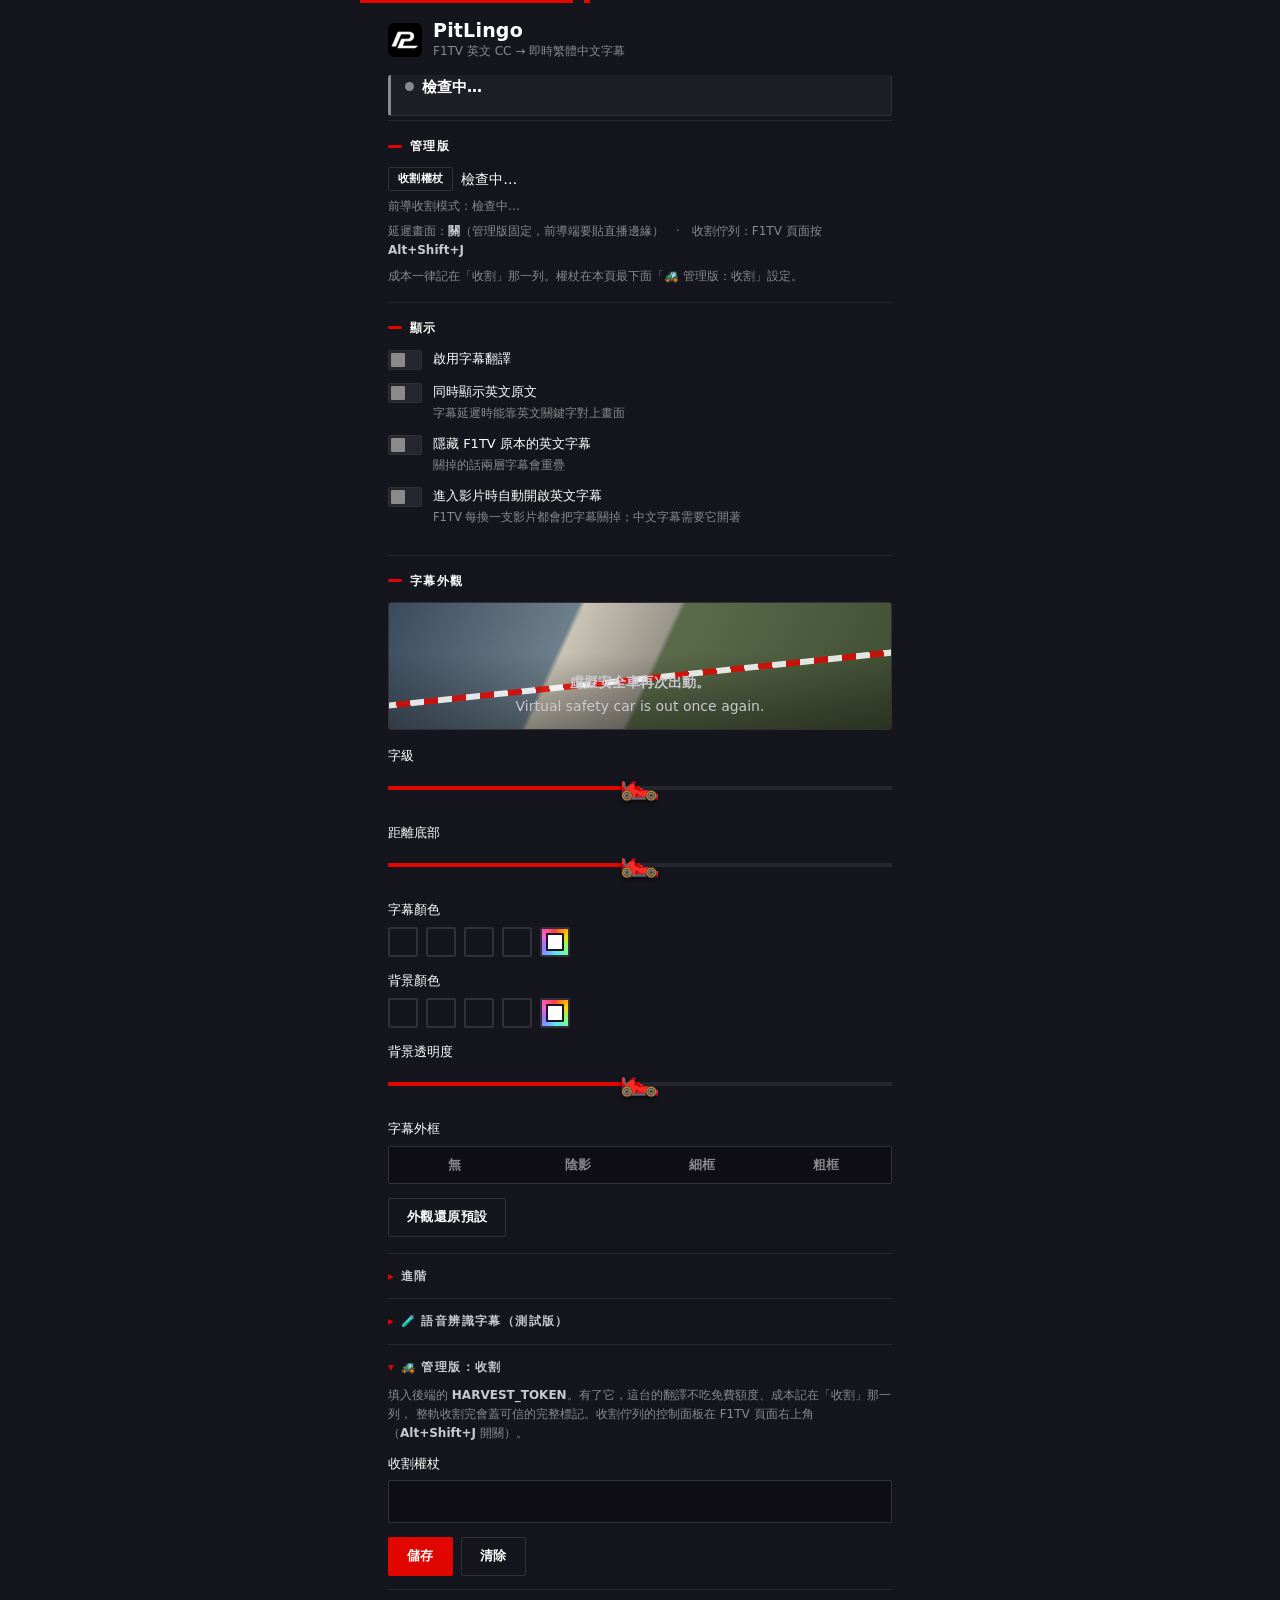
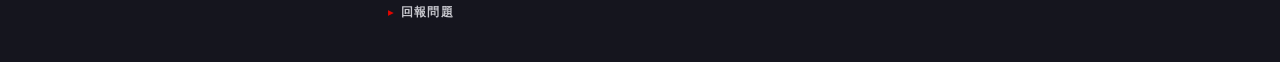
==== extension/src/options/options.html @ d7076974 "feat: PitLingo 開源（服務已停止，MIT 授權）" ====
<!doctype html>
<html lang="zh-Hant">
<head>
  <meta charset="utf-8">
  <title>PitLingo</title>
  <!--
    MV3 的 CSP 禁止行內 script 與行內 style，所以樣式與邏輯都必須是獨立檔案。
    這是上架審核最常見的失敗原因之一。

    這個檔案同時是「工具列彈出視窗」與「設定頁」。
    彈出時使用者最想知道的是**現在是什麼狀況**，不是調字級——
    所以狀態放最上面，設定收在下面。
  -->
  <link rel="stylesheet" href="options.css">
</head>
<body>

<!-- ========== 帳號狀態：打開就看得到 ==========
     ⚠️ 登入**不是**使用的必要條件。這一條的用途是讓人知道
     「登入可以把免費額度從 5 分鐘變成 15 分鐘」，不是把人擋在外面。 -->
<!-- customerOnly：客戶用的東西（登入、配對、授權、購買、新手導覽）。管理版整個藏起來（options.css、admin/options-admin.js） -->
<div id="acctBar" class="acctBar customerOnly">
  <span id="acctName" class="acctName">未登入</span>
  <button id="acctBtn" class="acctBtn">登入</button>
</div>

<!-- 帳號配對的確認碼：等待配對時放大標出來（2026-10-24 Ray：「四碼要更明顯，打開時就要標註出來」）。
     使用者是在網頁上要輸入時才回來打開這個視窗——一打開第一眼就要看到碼，不可以只是一行小字 -->
<div id="linkBox" class="linkBox customerOnly" hidden>
  <span class="linkBoxLabel">帳號連結確認碼</span>
  <span id="linkBoxCode" class="linkBoxCode"></span>
  <span class="linkBoxHint">在剛打開的網頁登入後，輸入這 4 碼</span>
</div>

<header>
  <img src="../../icons/icon48.png" alt="" width="34" height="34">
  <div>
    <h1>PitLingo</h1>
    <p class="sub">F1TV 英文 CC → 即時繁體中文字幕</p>
  </div>
</header>

<!-- ========== 狀態：打開就看得到，不用點任何東西 ========== -->
<section id="statusCard" class="status">
  <div class="statusHead">
    <span id="dot" class="dot"></span>
    <strong id="statusText">檢查中…</strong>
  </div>
  <div id="statusDetail" class="statusDetail"></div>
  <div id="statusAction" class="statusAction" hidden></div>
</section>

<!-- ========== 首次使用引導 ========== -->
<section id="onboard" class="onboard customerOnly" hidden>
  <h2>開始使用（兩個步驟）</h2>
  <ol class="steps">
    <li>
      <strong>F1TV 的英文字幕（CC）會自動開啟</strong>
      <p class="hint">PitLingo 需要它開著才能顯示中文，進入每一支影片時會自動幫你打開。若畫面提示沒有字幕，到播放器右下角齒輪 → Subtitles → Language 選 English。</p>
    </li>
    <li>
      <strong>打開任一支影片</strong>
      <p class="hint">其餘步驟皆為自動。首次觀看某支影片時會逐段翻譯，完成後同一支影片即可即時顯示。</p>
    </li>
  </ol>
  <button id="onboardDone" class="secondary">完成</button>
</section>

<!-- @admin-only:start -->
<!--
  管理版狀態（2026-10-24 Ray：「管理版不用跟正式版一樣，管理版負責管理版的事」）。
  管理版**只有一種身分：收割權杖**——不登入、不配對、不用授權碼、沒有免費額度；沒有權杖就不翻譯、不當前導端
  （sw.js api() 擋下），不退回用個人授權，成本才不會混進客戶帳。內容由 ../admin/options-admin.js 填。
-->
<section id="adminIdentity">
  <h2>管理版</h2>
  <div class="licRow"><span id="admTokenBadge" class="badge">收割權杖</span><span id="admTokenText">檢查中…</span></div>
  <p class="hint" id="admLeader">前導收割模式：檢查中…</p>
  <p class="hint">延遲畫面：<b>關</b>（管理版固定，前導端要貼直播邊緣）　·　收割佇列：F1TV 頁面按 <b>Alt+Shift+J</b></p>
  <p class="hint">成本一律記在「收割」那一列。權杖在本頁最下面「🚜 管理版：收割」設定。</p>
</section>
<!-- @admin-only:end -->

<!-- ========== 授權 ========== -->
<section id="licSection" class="customerOnly">
  <h2>授權</h2>

  <div id="licActive" hidden>
    <div class="licRow">
      <span class="badge ok">已啟用</span>
      <span id="licPlan"></span>
    </div>
    <p class="hint" id="licExp"></p>
    <!--
      比賽週通行證的細節。**買家要看得出自己買的是哪一場、還剩多久**——
      只顯示一個日期，他分不出「荷蘭」與「荷蘭＋義大利」，
      也不知道失效的那一刻是哪一場的開始。
    -->
    <div id="licGp" class="licGp" hidden></div>
    <p class="hint">授權綁定<b>你的帳號</b>，不綁定特定裝置。更換電腦、重新安裝或更換瀏覽器時，登入同一個帳號即可使用，最多同時 3 台。登出帳號時這台的授權會暫停。</p>
    <!-- 裝置管理只在網站「我的帳號」（登入就證明是擁有者，不限次數）。
         2026-10-30 起擴充功能不再提供「只憑授權碼解除別台」（1.0.2）。 -->
    <div class="row">
      <a id="licDevices" class="secondary btnLink" href="https://pitlingo.com/account" target="_blank" rel="noopener">管理裝置</a>
      <button id="licRemove" class="secondary">在這台停用並登出</button>
    </div>
  </div>

  <!--
    沒有授權時。**2026-10-30 起（1.0.2）沒有授權碼欄位**：授權以帳號為準，
    用結帳信箱登入就會自動啟用。這一區只告訴他「下一步是什麼」——登入、認領，或購買。
  -->
  <div id="licInactive">
    <p id="licHow" class="hint">已經購買？按最上方的「登入」，<b>用結帳時填寫的信箱</b>登入，授權就會自動啟用。</p>
    <p id="licClaim" class="hint" hidden>這個帳號目前沒有授權。用別的信箱買的？到
      <a href="https://pitlingo.com/account" target="_blank" rel="noopener">我的帳號</a>輸入購買信箱認領即可。</p>
    <div class="row">
      <span id="licMsg" class="result"></span>
    </div>

    <!--
      購買入口。用 <a> 不用 <button>：這是離開擴充功能的導覽，不是頁面內的動作，
      使用者也才能用中鍵開新分頁。
    -->
    <div class="buyBox">
      <p class="hint">還沒有購買？</p>
      <a class="buyBtn" href="https://pitlingo.com/buy" target="_blank" rel="noopener">
        前往購買
      </a>
      <p class="hint">
        比賽週通行證一場大獎賽一張　·　每天可免費試看：未登入 5 分鐘，登入後 15 分鐘
      </p>
    </div>
  </div>
</section>

<!-- ========== 顯示設定 ========== -->
<section>
  <h2>顯示</h2>

  <label class="toggle">
    <input id="enabled" type="checkbox">
    <span>啟用字幕翻譯</span>
  </label>
  <label class="toggle">
    <input id="showEnglish" type="checkbox">
    <span>同時顯示英文原文<em>字幕延遲時能靠英文關鍵字對上畫面</em></span>
  </label>
  <label class="toggle">
    <input id="hideNativeCC" type="checkbox">
    <span>隱藏 F1TV 原本的英文字幕<em>關掉的話兩層字幕會重疊</em></span>
  </label>
  <label class="toggle">
    <input id="autoEnableCC" type="checkbox">
    <span>進入影片時自動開啟英文字幕<em>F1TV 每換一支影片都會把字幕關掉；中文字幕需要它開著</em></span>
  </label>

</section>

<!-- ========== 字幕外觀（2026-11-03）==========
     預覽用的是跟 F1TV 上同一支 PL.subtitleLook，所以這裡看到的就是畫面上的樣子。 -->
<section>
  <h2>字幕外觀</h2>

  <div class="spFrame" aria-hidden="true">
    <div class="spBox" id="spBox">
      <span id="spZh">虛擬安全車再次出動。</span>
      <span id="spEn">Virtual safety car is out once again.</span>
    </div>
  </div>

  <label class="field">
    <span>字級 <output id="fontSizeOut"></output></span>
    <input id="fontSize" type="range" min="14" max="48" step="1">
  </label>
  <label class="field">
    <span>距離底部 <output id="bottomPctOut"></output></span>
    <input id="bottomPct" type="range" min="0" max="30" step="1">
  </label>

  <div class="field">
    <span>字幕顏色</span>
    <div class="swatches" data-key="textColor">
      <button type="button" class="sw" data-v="#ffffff" aria-label="白色"></button>
      <button type="button" class="sw" data-v="#ffd400" aria-label="黃色"></button>
      <button type="button" class="sw" data-v="#5ce1ff" aria-label="青色"></button>
      <button type="button" class="sw" data-v="#7dff8a" aria-label="綠色"></button>
      <label class="sw custom" aria-label="自訂顏色"><input id="textColor" type="color"></label>
    </div>
  </div>

  <div class="field">
    <span>背景顏色</span>
    <div class="swatches" data-key="bgColor">
      <button type="button" class="sw" data-v="#000000" aria-label="黑色"></button>
      <button type="button" class="sw" data-v="#15151e" aria-label="碳黑"></button>
      <button type="button" class="sw" data-v="#1d2b53" aria-label="深藍"></button>
      <button type="button" class="sw" data-v="#ffffff" aria-label="白色"></button>
      <label class="sw custom" aria-label="自訂顏色"><input id="bgColor" type="color"></label>
    </div>
  </div>

  <label class="field">
    <span>背景透明度 <output id="bgClearOut"></output></span>
    <input id="bgClear" type="range" min="0" max="100" step="5">
  </label>

  <div class="field">
    <span>字幕外框</span>
    <div class="seg" role="radiogroup" aria-label="字幕外框">
      <label><input type="radio" name="outline" value="none"><span>無</span></label>
      <label><input type="radio" name="outline" value="shadow"><span>陰影</span></label>
      <label><input type="radio" name="outline" value="thin"><span>細框</span></label>
      <label><input type="radio" name="outline" value="thick"><span>粗框</span></label>
    </div>
  </div>

  <div class="row"><button id="lookReset" class="secondary">外觀還原預設</button></div>
</section>

<!-- ========== 進階 ========== -->
<details class="adv">
  <summary>進階</summary>

  <label class="field">
    <span>字幕時機 <output id="subtitleOffsetOut"></output></span>
    <input id="subtitleOffset" type="range" min="-3000" max="2000" step="100">
  </label>
  <!--
    「設定值」與「實際生效」必須分開顯示。
    使用者拉了提前 1.5 秒但條件不成立時畫面毫無變化——
    沒有這行字，他只會覺得這個功能是壞的。
  -->
  <p class="hint" id="offsetLive">　</p>
  <p class="hint">
    F1TV 官方字幕本身時快時慢，這裡可以自己補。<br>
    <b>往左（延後，最多 3 秒）任何情況都有效。往右（提前，最多 2 秒）只在重播有效</b>——
    直播的字幕清單是滑動視窗，基準點會變，強行提前只會顯示錯位的字幕。
    重播也需要先播一段讓它自動校準；校準不穩定時會自動退回「只延後」。<br>
    <b>換一支影片會自動回到「跟隨官方字幕」</b>——每支影片的偏差都不一樣，
    把上一支調好的值帶過來，預設就是錯的。字級與位置則會保留。
  </p>

</details>

<!-- @test-only:start -->
<!--
  語音辨識測試（**只在測試版出現**；正式版建置時整段移除，check-build 會驗）。
  邏輯在 ../test/options-test.js。
-->
<details class="adv" id="asrTest" hidden>
  <summary>🧪 語音辨識字幕（測試版）</summary>
  <p class="hint"><b>語音辨識實驗室</b>：聲音拿不拿得到、能不能靜音或倍速收割、收割逐字稿再整份翻譯、與官方字幕比對準確率。
    在正在播放的 F1TV 分頁上點擴充功能圖示，填好測試金鑰後按下面這顆。</p>
  <div class="row wrap"><button id="asrLab">開啟語音辨識實驗室</button></div>
  <p class="hint">下面是另一種用法——即時字幕：擷取這個分頁的聲音，送去語音辨識再翻譯，用黃色框顯示在畫面上。
    <b>請在正在播放的 F1TV 分頁上點擴充功能圖示，再按開始。</b>會產生語音辨識費用（後端有每日分鐘上限）。</p>
  <label class="field"><span>測試金鑰（後端的 ASR_TEST_KEY）</span>
    <input id="asrKey" type="password" autocomplete="off" spellcheck="false"></label>
  <label class="field"><span>什麼時候顯示</span>
    <select id="asrWhen">
      <option value="always">一律顯示（與官方字幕並排比較）</option>
      <option value="nocc">只在沒有官方字幕時（模擬實際產品）</option>
    </select></label>
  <label class="field"><span>時機</span>
    <select id="asrTiming">
      <option value="late">結果一到就顯示（直播看得到，但一定晚於聲音）</option>
      <option value="aligned">對齊播放位置（搭配延遲畫面測試）</option>
    </select></label>
  <label class="field"><span>每段長度</span>
    <select id="asrChunk">
      <option value="4">4 秒（延遲較短，句子容易被切斷）</option>
      <option value="5" selected>5 秒</option>
      <option value="8">8 秒（句子較完整，延遲較長）</option>
    </select></label>
  <div class="row wrap">
    <button id="asrStart">開始擷取</button>
    <button id="asrStop" class="secondary">停止</button>
  </div>
  <p class="hint" id="asrStatus">未擷取</p>
  <span id="asrMsg" class="result"></span>
</details>
<!-- @test-only:end -->

<!-- @admin-only:start -->
<!--
  管理版：收割權杖（**只在管理版出現**；正式版與測試版建置時整段移除）。邏輯在 ../admin/options-admin.js。
-->
<details class="adv" id="harvestAdmin" open hidden>
  <summary>🚜 管理版：收割</summary>
  <p class="hint">填入後端的 <b>HARVEST_TOKEN</b>。有了它，這台的翻譯不吃免費額度、成本記在「收割」那一列，
    整軌收割完會蓋可信的完整標記。收割佇列的控制面板在 F1TV 頁面右上角（<b>Alt+Shift+J</b> 開關）。</p>
  <label class="field"><span>收割權杖</span>
    <input id="harvestToken" type="password" autocomplete="off" spellcheck="false"></label>
  <div class="row wrap">
    <button id="harvestSave">儲存</button>
    <button id="harvestClear" class="secondary">清除</button>
  </div>
  <span id="harvestMsg" class="result"></span>
</details>
<!-- @admin-only:end -->

<!-- ========== 疑難排解 ========== -->
<details class="adv">
  <summary>回報問題</summary>

  <!--
    先講延遲，再讓人填表。
    實測 PitLingo 只替顯示加了約 4ms，那 0.5 秒是 F1TV 自己畫字幕的時機——
    不先說清楚，光是「字幕慢半拍」就會佔掉大部分工單，真正的問題反而被淹沒。
  -->
  <div class="notice">
    <strong>關於字幕延遲</strong>
    <p>F1TV 的英文字幕本身即比語音晚約 <b>0.5 秒</b>出現。本服務依據該英文字幕即時翻譯，
    因此中文字幕會一併延後相同時間。此為正常現象，非軟體異常。</p>
    <p>若遇到<b>字幕完全未顯示</b>、<b>字幕停止更新</b>或<b>翻譯內容明顯有誤</b>，
    請於下方說明並送出診斷資訊。</p>
  </div>

  <label class="field">
    <span>問題描述<em class="opt">必填</em></span>
    <input id="rpNote" placeholder="例如：字幕中斷、翻譯內容有誤" maxlength="200" required>
  </label>
  <label class="field">
    <span>聯絡方式<em class="opt">選填，供後續回覆使用（登入後自動帶入帳號 email）</em></span>
    <input id="rpContact" placeholder="email 或 Discord 帳號" maxlength="120" autocomplete="email">
  </label>

  <div class="row wrap">
    <button id="rpSend">傳送診斷資訊</button>
    <button id="reloadCfg" class="secondary">重新載入設定</button>
  </div>
  <div id="rpResult" class="rpResult" hidden></div>

  <p class="hint">
    傳送內容為本擴充功能的運作狀態（版本、快取命中率、事件時間軸，以及目前觀看的影片網址）。
    <b>不包含任何存取權杖或登入憑證。</b>
    傳送前請先開啟 F1TV 分頁。
  </p>
  <p class="hint" id="ver"></p>
  <p class="hint">
    <a href="https://pitlingo.com" target="_blank" rel="noopener">官方網站</a>　·
    <a href="https://pitlingo.com/buy" target="_blank" rel="noopener">購買</a>　·
    <a href="https://pitlingo.com/contact" target="_blank" rel="noopener">聯絡我們</a>　·
    <a href="https://www.instagram.com/pitlingo/" target="_blank" rel="noopener">Instagram</a>　·
    <a href="https://pitlingo.com/privacy" target="_blank" rel="noopener">隱私權政策</a>　·
    <a href="https://pitlingo.com/terms" target="_blank" rel="noopener">使用條款</a>
  </p>
</details>

<script src="../shared/normalize.js"></script>
<script src="../shared/defaults.js"></script>
<script src="options.js"></script>
<!-- @test-only:start --><script src="../test/options-test.js"></script><!-- @test-only:end -->
<!-- @admin-only:start --><script src="../admin/options-admin.js"></script><!-- @admin-only:end -->
</body>
</html>
---- extension/src/options/options.css ----
/*
  這個檔案同時服務「工具列彈出視窗」與「設定分頁」。
  彈出時寬度受限，所以版面一律單欄、不用格線。

  2026-11-03 改版（Ray：「優化美化擴充功能的GUI，使用與網站統一F1風格」）：
  色票與節奏照抄網站 legal/site.css——碳黑底 #15151E、賽道紅 #E10600、8px 卡片、膠囊按鈕、頁首紅線。
  ⚠️ 與網站同一條規則：**不用任何 F1 商標元素**（標誌、專有字型），借的是配色與版面節奏。
  ⚠️ 不載入任何外部字型（擴充功能的隱私權政策沒有第三方請求）。
  ⚠️ 單一深色主題是刻意的（網站同理）。所有顏色都明確塗上，不靠瀏覽器預設。
  ⚠️ 類別名稱一律沿用：options.js 會依狀態切換 class（.on／.ok／.err／.pending…）。
*/

:root {
  color-scheme: dark;
  --bg: #15151e;
  --bg-deep: #0e0e14;
  --surface: #1e1e27;
  --surface-2: #26262f;
  --line: #313139;
  --line-soft: rgba(255, 255, 255, .08);
  --text: #ffffff;
  --text-2: #c9c9cf;
  --dim: #8b898c;
  --accent: #e10600;          /* 賽道紅 */
  --accent-hi: #ff3d33;
  --accent-soft: rgba(225, 6, 0, .14);
  --ok: #2bd47d;
  --ok-soft: rgba(43, 212, 125, .12);
  --warn: #f5b301;
  --err: #ff5c57;
  /* 2026-11-03 Ray：「要堅硬一點 不要那麼圓潤」——卡片 3px、小件 2px，膠囊一律改直角 */
  --radius: 3px;
  --radius-sm: 2px;
  --pill: 2px;
}

* { box-sizing: border-box; }
[hidden] { display: none !important; }

html { background: var(--bg); }
body {
  font: 14px/1.6 system-ui, -apple-system, "Segoe UI", "Noto Sans TC", "Microsoft JhengHei", sans-serif;
  margin: 0;
  padding: 0 16px 16px;
  min-width: 360px;
  max-width: 560px;
  background: var(--bg);
  color: var(--text-2);
  -webkit-font-smoothing: antialiased;
}
/* 頂端一條紅線：賽道視覺語言（與網站頁首同一個圖樣），不是任何標誌 */
body::before {
  content: ""; display: block; height: 3px; margin: 0 -16px;
  background: linear-gradient(90deg, var(--accent) 0 38%, transparent 38% 40%, var(--accent) 40% 41%, transparent 41%);
}

/* 設定分頁（options_ui 開新分頁）時置中，彈出視窗時維持靠左 */
@media (min-width: 600px) {
  body { margin-inline: auto; padding: 0 28px 28px; }
  body::before { margin: 0 -28px; }
}

a { color: var(--text); text-underline-offset: 3px; text-decoration-color: rgba(255, 255, 255, .35); }
a:hover { text-decoration-color: var(--accent); }
:focus-visible { outline: 2px solid var(--accent-hi); outline-offset: 2px; border-radius: 4px; }
::selection { background: var(--accent); color: #fff; }

/* 帳號狀態列。**放在最上面**，因為它要回答的是「我現在是誰、我有多少額度」 */
.acctBar {
  display: flex; align-items: center; justify-content: space-between; gap: 8px;
  margin: 0 -16px; padding: 8px 16px;
  background: var(--bg-deep); border-bottom: 1px solid var(--line-soft);
  font-size: 12.5px;
}
.acctName { color: var(--dim); overflow: hidden; text-overflow: ellipsis; white-space: nowrap; }
.acctName.on { color: var(--text); font-weight: 600; }
.acctName.on::before {
  content: ""; display: inline-block; width: 7px; height: 7px; border-radius: 50%;
  background: var(--ok); margin-right: 7px; vertical-align: 1px;
}
.acctName .linkCode { color: var(--text); font-family: ui-monospace, Consolas, monospace; font-size: 15px; letter-spacing: 2px; }

/* 配對確認碼的大框（2026-10-24）：等待配對時第一眼就看得到 */
.linkBox {
  display: flex; flex-direction: column; align-items: center; gap: 4px;
  margin: 12px 0 4px; padding: 14px 10px;
  border: 1px solid var(--accent); border-radius: var(--radius);
  background: var(--accent-soft);
}
.linkBoxLabel, .linkBoxHint { font-size: 12px; color: var(--text-2); }
.linkBoxCode {
  font-family: ui-monospace, Consolas, monospace; font-size: 34px; font-weight: 800;
  letter-spacing: 10px; padding-left: 10px; color: var(--text);
}

/* 管理版：客戶用的東西一律不出現（admin/options-admin.js 加 body.adminBuild） */
body.adminBuild .customerOnly { display: none !important; }
.acctBtn {
  border: 1px solid var(--line); background: transparent; color: var(--text);
  border-radius: var(--pill); padding: 3px 12px; font: inherit; font-size: 12px; font-weight: 600;
  cursor: pointer; flex: none;
}
.acctBtn:hover { border-color: var(--accent); }

header {
  display: flex; align-items: center; gap: 11px;
  margin: 16px 0 14px;
}
header img { border-radius: 2px; }
header h1 {
  font-size: 19px; margin: 0; color: var(--text);
  font-weight: 800; letter-spacing: .2px; line-height: 1.2;
}
header .sub { margin: 0; font-size: 12px; color: var(--dim); }

/* 小標：大寫、字距、左邊一小段紅——網站 .eyebrow 的同一套語言 */
h2 {
  display: flex; align-items: center; gap: 8px;
  font-size: 11.5px; text-transform: uppercase; letter-spacing: 1.4px;
  color: var(--text); margin: 0 0 12px; font-weight: 800;
}
h2::before { content: ""; width: 14px; height: 3px; background: var(--accent); border-radius: 2px; flex: none; }

section { padding: 16px 0; border-top: 1px solid var(--line-soft); }
section:first-of-type { border-top: 0; padding-top: 0; }

/* ---------- 狀態卡 ---------- */
.status {
  background: var(--surface);
  border: 1px solid var(--line);
  border-left: 3px solid var(--dim);
  border-radius: var(--radius);
  padding: 12px 14px;
  margin-bottom: 4px;
}
.status:has(.dot.ok) { border-left-color: var(--ok); }
.status:has(.dot.warn) { border-left-color: var(--warn); }
.status:has(.dot.err) { border-left-color: var(--err); }
.statusHead { display: flex; align-items: center; gap: 8px; }
.statusHead strong { font-size: 15px; color: var(--text); }
.dot { width: 9px; height: 9px; border-radius: 50%; background: var(--dim); flex: none; }
.dot.ok { background: var(--ok); box-shadow: 0 0 0 3px var(--ok-soft); }
.dot.warn { background: var(--warn); }
.dot.err { background: var(--err); }
.statusDetail { font-size: 12px; color: var(--dim); margin-top: 4px; }
.statusAction { margin-top: 10px; font-size: 13px; }
.statusAction b { color: var(--text); }

/* ---------- 引導 ---------- */
.onboard { border-top: 0; }
.steps { margin: 0; padding-left: 20px; }
.steps li { margin-bottom: 10px; }
.steps li::marker { color: var(--accent); font-weight: 800; }
.steps strong { font-weight: 600; color: var(--text); }
.steps p { margin: 2px 0 0; }

/* ---------- 表單 ---------- */
.field { display: block; margin-bottom: 14px; }
.field > span {
  display: flex; justify-content: space-between; align-items: baseline;
  font-size: 13px; margin-bottom: 6px; color: var(--text);
}
.field output { color: var(--dim); font-variant-numeric: tabular-nums; font-size: 12px; }

input[type="text"], input[type="password"], input:not([type]), select {
  width: 100%;
  padding: 9px 11px;
  border: 1px solid var(--line);
  border-radius: var(--radius-sm);
  background: var(--bg-deep);
  color: var(--text);
  font: inherit;
}
input:not([type]):focus, input[type="text"]:focus, input[type="password"]:focus, select:focus {
  outline: none; border-color: var(--accent);
}
input::placeholder { color: #66646a; }
input:not([type]) { font-family: inherit; }

/* 滑桿：細軌道＋紅色已填段（--p 由瀏覽器原生 accent-color 畫，不用 JS） */
/* 滑桿（2026-11-03 Ray：「可以拉動的那幾條bar的圓點改成賽車的emoji」）：
   細直軌道，已走過的那段塗紅（--p 由 options.js fillRanges 依值寫入），拉柄是一台 🏎️。
   拉柄用 SVG data URI 畫 emoji——不載入任何外部圖檔或字型 */
input[type="range"] {
  -webkit-appearance: none; appearance: none;
  width: 100%; height: 30px; margin: 0; background: transparent; cursor: pointer;
}
input[type="range"]::-webkit-slider-runnable-track {
  height: 4px; border-radius: 1px;
  background: linear-gradient(90deg, var(--accent) var(--p, 50%), var(--surface-2) var(--p, 50%));
}
input[type="range"]::-webkit-slider-thumb {
  -webkit-appearance: none; appearance: none;
  width: 36px; height: 36px; margin-top: -16px; border: 0;
  background: url("data:image/svg+xml,%3Csvg xmlns='http://www.w3.org/2000/svg' viewBox='0 0 36 36'%3E%3Ctext x='18' y='23' font-size='38' text-anchor='middle' transform='translate(36 0) scale(-1 1)'%3E%F0%9F%8F%8E%EF%B8%8F%3C/text%3E%3C/svg%3E") center / contain no-repeat;
  filter: drop-shadow(0 2px 2px rgba(0, 0, 0, .6));
  cursor: grab;
}
input[type="range"]:active::-webkit-slider-thumb { cursor: grabbing; transform: scale(1.12); }
input[type="range"]:focus-visible { outline: 2px solid var(--accent-hi); outline-offset: 2px; }

/* 開關：checkbox 畫成膠囊開關 */
.toggle {
  display: flex; align-items: flex-start; gap: 11px;
  margin-bottom: 12px; cursor: pointer;
}
.toggle input[type="checkbox"] {
  appearance: none; -webkit-appearance: none; flex: none;
  width: 34px; height: 20px; margin: 1px 0 0; border-radius: var(--pill);
  background: var(--surface-2); border: 1px solid var(--line);
  position: relative; cursor: pointer; transition: background .15s, border-color .15s;
}
.toggle input[type="checkbox"]::after {
  content: ""; position: absolute; top: 2px; left: 2px;
  width: 14px; height: 14px; border-radius: 1px; background: #8b898c;
  transition: transform .15s, background .15s;
}
.toggle input[type="checkbox"]:checked { background: var(--accent); border-color: var(--accent); }
.toggle input[type="checkbox"]:checked::after { transform: translateX(14px); background: #fff; }
.toggle span { font-size: 13px; color: var(--text); }
.toggle em {
  display: block; font-style: normal; font-size: 11.5px;
  color: var(--dim); margin-top: 1px;
}

/* ---------- 字幕外觀（2026-11-03）---------- */
/* 預覽：一塊模擬影片的畫面，字幕用 PL.subtitleLook 的同一組變數上色 */
.spFrame {
  position: relative; height: 128px; margin-bottom: 16px;
  border-radius: var(--radius); overflow: hidden; border: 1px solid var(--line);
  background:
    linear-gradient(180deg, rgba(0,0,0,0) 40%, rgba(0,0,0,.35)),
    linear-gradient(115deg, #3a4a5c 0%, #6d7f8c 34%, #c8c3b4 35%, #9a958a 52%, #5b6b4a 53%, #3f4d33 100%);
}
/* 一條賽道的白線＋路肩紅白，讓淺色字幕也有東西可以對比 */
.spFrame::before {
  content: ""; position: absolute; left: -10%; right: -10%; top: 58%; height: 6px;
  transform: rotate(-6deg);
  background: repeating-linear-gradient(90deg, #e10600 0 14px, #fff 14px 28px);
  opacity: .85;
}
.spBox {
  position: absolute; left: 50%; transform: translateX(-50%); bottom: 12px;
  display: flex; flex-direction: column; align-items: center; gap: 2px;
  width: max-content; max-width: 94%; text-align: center; line-height: 1.35;
}
#spZh {
  color: var(--pl-fg); background: var(--pl-bg); text-shadow: var(--pl-shadow);
  font-weight: 700; border-radius: 3px; padding: 2px 9px;
}
#spEn {
  color: var(--pl-fg-en); background: var(--pl-bg-en); text-shadow: var(--pl-shadow-en);
  border-radius: 3px; padding: 1px 8px;
}

.swatches { display: flex; gap: 8px; flex-wrap: wrap; }
.sw {
  width: 30px; height: 30px; padding: 0; border-radius: var(--radius-sm);
  background: var(--c); border: 2px solid var(--line); cursor: pointer;
  position: relative; flex: none;
}
.sw:hover { filter: none; border-color: var(--dim); }
/* 選中：紅框＋右下切角（與「前往購買」同一個硬邊語言，2026-11-03 Ray 要求） */
.sw.on {
  border: 3px solid var(--accent);
  clip-path: polygon(0 0, 100% 0, 100% calc(100% - 11px), calc(100% - 11px) 100%, 0 100%);
}
/* 自訂：彩虹圈，選了自訂顏色後中間顯示那個顏色 */
.sw.custom {
  background: conic-gradient(#ff3d33, #ffd400, #7dff8a, #5ce1ff, #8a7dff, #ff5cd6, #ff3d33);
  display: grid; place-items: center; overflow: hidden;
}
.sw.custom::after {
  content: ""; width: 14px; height: 14px; border-radius: 1px;
  background: var(--c, #fff); border: 2px solid var(--bg); pointer-events: none;
}
.sw.custom input { position: absolute; inset: 0; opacity: 0; cursor: pointer; width: 100%; height: 100%; padding: 0; border: 0; }

/* 分段選擇（外框）：一排膠囊，選中的塗紅 */
.seg {
  display: grid; grid-template-columns: repeat(4, 1fr);
  background: var(--bg-deep); border: 1px solid var(--line); border-radius: var(--pill); padding: 3px;
}
.seg label { position: relative; cursor: pointer; }
.seg input { position: absolute; opacity: 0; pointer-events: none; }
.seg span {
  display: block; text-align: center; padding: 5px 0; border-radius: var(--pill);
  font-size: 12.5px; font-weight: 600; color: var(--dim); transition: background .15s, color .15s;
}
.seg label:hover span { color: var(--text); }
.seg input:checked + span {
  background: var(--accent); color: #fff;
  clip-path: polygon(0 0, 100% 0, 100% calc(100% - 8px), calc(100% - 8px) 100%, 0 100%);
}
.seg input:focus-visible + span { outline: 2px solid var(--accent-hi); outline-offset: 1px; }

.row { display: flex; align-items: center; gap: 8px; margin-top: 8px; }
.row.wrap { flex-wrap: wrap; }

button {
  font: inherit; font-size: 13px; font-weight: 800; letter-spacing: .4px;
  padding: 8px 18px;
  border-radius: var(--pill);
  border: 1px solid transparent;
  background: var(--accent);
  color: #fff;
  cursor: pointer;
  transition: background .15s, border-color .15s;
}
button:hover { background: var(--accent-hi); }
button:disabled { opacity: .5; cursor: default; background: var(--accent); }
button.secondary { background: transparent; color: var(--text); border-color: var(--line); }
button.secondary:hover { border-color: var(--text-2); background: transparent; }
button.sw, button.sw:hover { background: var(--c); }
/* 長得像次要按鈕的連結（「管理裝置」開網站的我的帳號） */
a.btnLink {
  font-size: 13px; font-weight: 700; padding: 8px 18px; border-radius: var(--pill);
  border: 1px solid var(--line); color: var(--text); text-decoration: none;
}
a.btnLink:hover { border-color: var(--text-2); }

.hint { font-size: 12px; color: var(--dim); margin: 6px 0 0; }
.hint b { color: var(--text-2); font-weight: 600; }

.result { font-size: 12.5px; }
.result.ok { color: var(--ok); }
.result.err { color: var(--err); }

/* ---------- 授權 ---------- */
.licGp {
  margin: 8px 0 10px; padding: 10px 12px; border-radius: var(--radius);
  background: var(--surface); border: 1px solid var(--line); display: grid; gap: 3px;
}
.licGpRow { display: flex; justify-content: space-between; gap: 12px; font-size: 13px; }
.licGpRow span { color: var(--dim); }
.licGpRow b { font-variant-numeric: tabular-nums; color: var(--text); }

.licRow { display: flex; align-items: center; gap: 8px; color: var(--text); }
.badge {
  font-size: 11px; font-weight: 700; padding: 2px 9px; border-radius: var(--pill);
  border: 1px solid var(--line); letter-spacing: .3px;
}
.badge.ok { color: var(--ok); border-color: currentColor; background: var(--ok-soft); }
.deviceList { margin-top: 10px; font-size: 12.5px; }
.deviceList .dev {
  display: flex; justify-content: space-between; align-items: center;
  padding: 6px 0; border-top: 1px solid var(--line-soft);
}
.deviceList .dev.me { font-weight: 600; color: var(--text); }
.deviceList button { padding: 3px 10px; font-size: 12px; }

/* ---------- 摺疊區 ---------- */
.adv { border-top: 1px solid var(--line-soft); padding: 13px 0; }
.adv > summary {
  cursor: pointer; font-size: 11.5px; color: var(--text-2);
  font-weight: 800; list-style: none; text-transform: uppercase; letter-spacing: 1.4px;
}
.adv > summary:hover { color: var(--text); }
.adv > summary::-webkit-details-marker { display: none; }
.adv > summary::before { content: "▸ "; color: var(--accent); }
.adv[open] > summary::before { content: "▾ "; }
.adv > *:not(summary) { margin-top: 10px; }

/* ---------- 回報 ---------- */
.field > span em.opt { font-style: normal; font-weight: 400; color: var(--dim); font-size: 11.5px; }
.rpResult {
  margin-top: 10px; padding: 10px 12px; border-radius: var(--radius);
  border: 1px solid var(--line); background: var(--surface); font-size: 13px; color: var(--text);
}
.rpResult.ok { border-color: var(--ok); }
.rpResult.err { border-color: var(--err); color: var(--err); }
.ticket {
  font-family: ui-monospace, monospace; font-size: 16px; letter-spacing: .5px;
  user-select: all; display: inline-block; margin-top: 4px; color: var(--text);
}

/* ---------- 回報前的說明 ---------- */
.notice {
  background: var(--surface);
  border: 1px solid var(--line);
  border-left: 3px solid var(--warn);
  border-radius: var(--radius);
  padding: 10px 12px;
  margin-bottom: 14px;
  font-size: 12.5px;
}
.notice strong { display: block; margin-bottom: 4px; font-size: 13px; color: var(--text); }
.notice p { margin: 0 0 6px; color: var(--dim); }
.notice p:last-child { margin-bottom: 0; }
.notice b { color: var(--text-2); font-weight: 600; }

/* 購買入口。免費額度用完的人打開這一頁，第一眼要看得到出路。 */
.buyBox {
  margin-top: 14px; padding: 14px; text-align: center;
  background: var(--surface); border: 1px solid var(--line); border-radius: var(--radius);
}
.buyBtn {
  display: block; margin: 8px 0; padding: 11px 16px;
  clip-path: polygon(0 0, 100% 0, 100% calc(100% - 10px), calc(100% - 10px) 100%, 0 100%);
  background: var(--accent); color: #fff;
  border-radius: var(--pill); text-decoration: none; font-weight: 800; letter-spacing: .3px;
}
.buyBtn:hover { background: var(--accent-hi); }
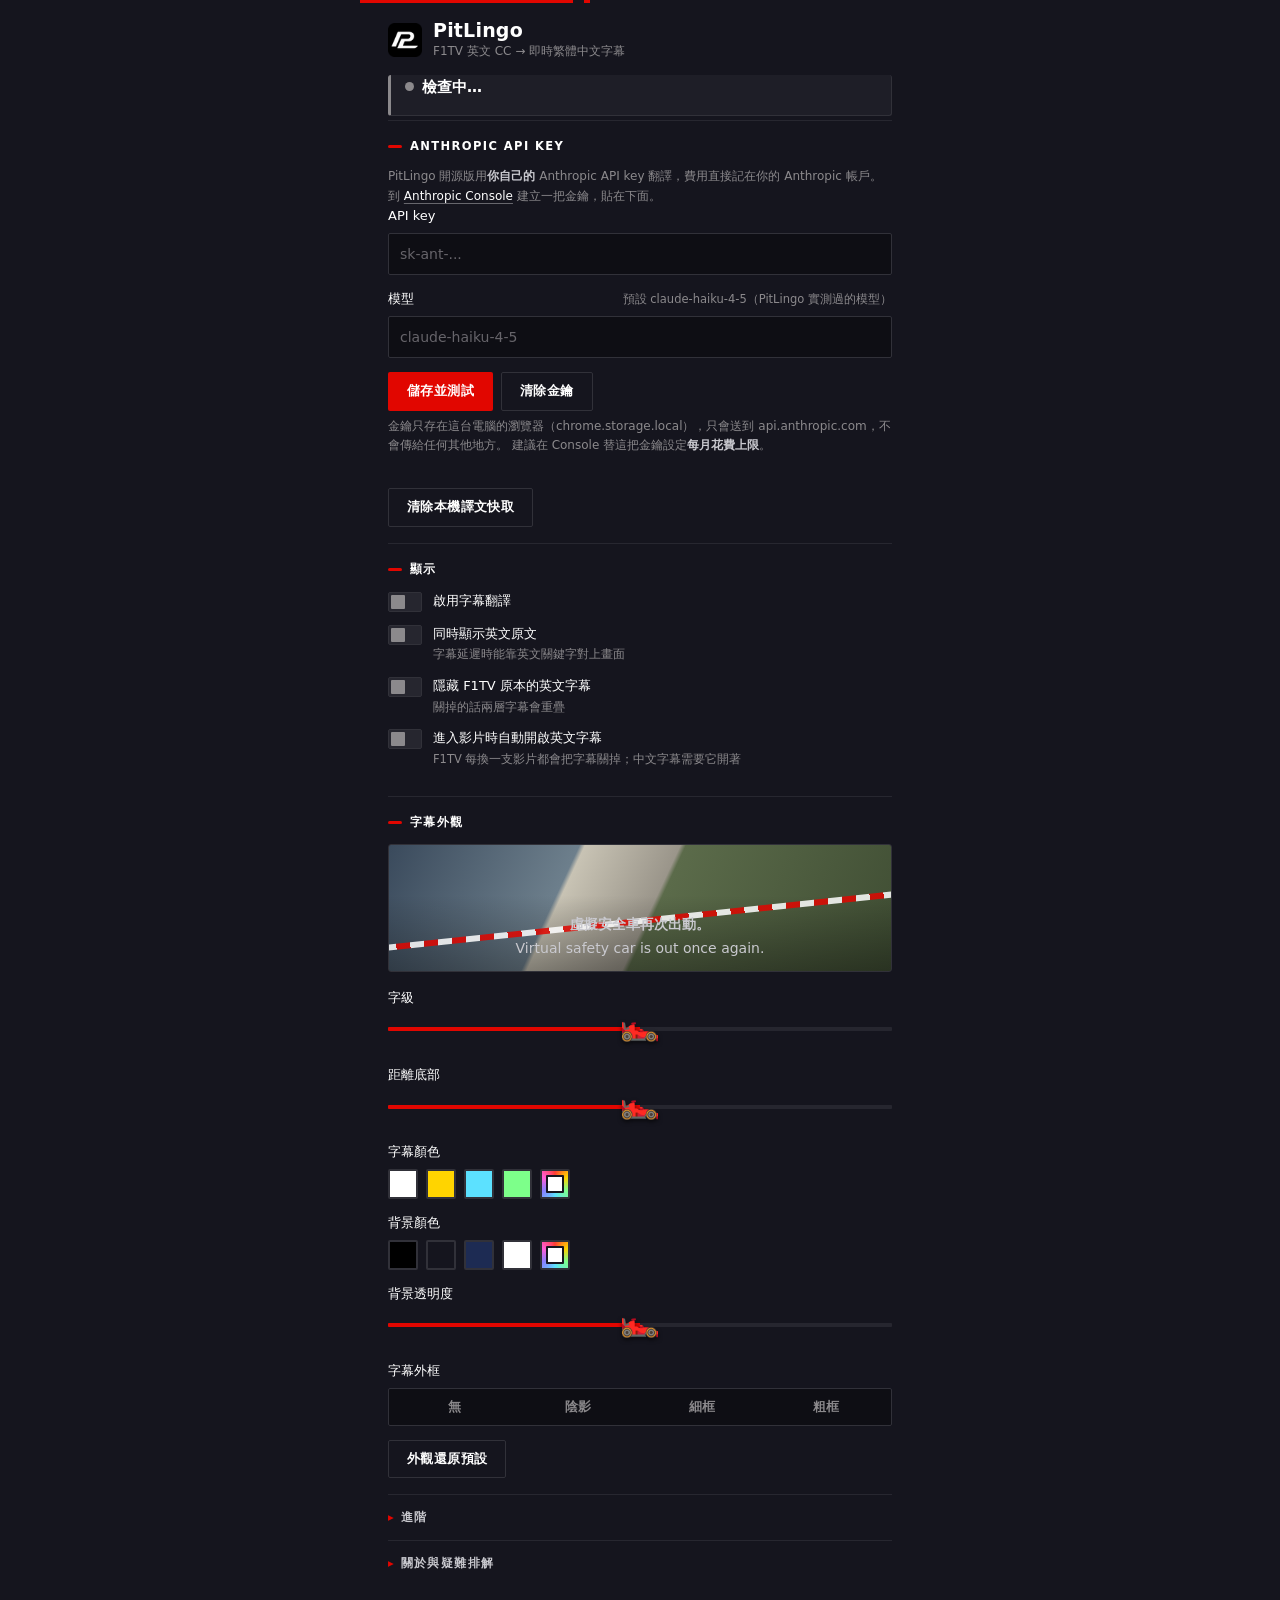
==== commit 811399c2: "feat: 改成自備 Anthropic API key 的精簡開源版（不需要任何伺服器）" ====
--- a/extension/src/options/options.html
+++ b/extension/src/options/options.html
@@ -15,23 +15,6 @@
 </head>
 <body>
 
-<!-- ========== 帳號狀態：打開就看得到 ==========
-     ⚠️ 登入**不是**使用的必要條件。這一條的用途是讓人知道
-     「登入可以把免費額度從 5 分鐘變成 15 分鐘」，不是把人擋在外面。 -->
-<!-- customerOnly：客戶用的東西（登入、配對、授權、購買、新手導覽）。管理版整個藏起來（options.css、admin/options-admin.js） -->
-<div id="acctBar" class="acctBar customerOnly">
-  <span id="acctName" class="acctName">未登入</span>
-  <button id="acctBtn" class="acctBtn">登入</button>
-</div>
-
-<!-- 帳號配對的確認碼：等待配對時放大標出來（2026-10-24 Ray：「四碼要更明顯，打開時就要標註出來」）。
-     使用者是在網頁上要輸入時才回來打開這個視窗——一打開第一眼就要看到碼，不可以只是一行小字 -->
-<div id="linkBox" class="linkBox customerOnly" hidden>
-  <span class="linkBoxLabel">帳號連結確認碼</span>
-  <span id="linkBoxCode" class="linkBoxCode"></span>
-  <span class="linkBoxHint">在剛打開的網頁登入後，輸入這 4 碼</span>
-</div>
-
 <header>
   <img src="../../icons/icon48.png" alt="" width="34" height="34">
   <div>
@@ -51,87 +34,49 @@
 </section>
 
 <!-- ========== 首次使用引導 ========== -->
-<section id="onboard" class="onboard customerOnly" hidden>
-  <h2>開始使用（兩個步驟）</h2>
+<section id="onboard" class="onboard" hidden>
+  <h2>開始使用（三個步驟）</h2>
   <ol class="steps">
+    <li>
+      <strong>在下方填入你的 Anthropic API key</strong>
+      <p class="hint">沒有金鑰就不會翻譯。一場兩小時的正賽約花 US$0.3～0.4（依 Anthropic 當時價格）。</p>
+    </li>
     <li>
       <strong>F1TV 的英文字幕（CC）會自動開啟</strong>
       <p class="hint">PitLingo 需要它開著才能顯示中文，進入每一支影片時會自動幫你打開。若畫面提示沒有字幕，到播放器右下角齒輪 → Subtitles → Language 選 English。</p>
     </li>
     <li>
       <strong>打開任一支影片</strong>
-      <p class="hint">其餘步驟皆為自動。首次觀看某支影片時會逐段翻譯，完成後同一支影片即可即時顯示。</p>
+      <p class="hint">其餘步驟皆為自動。重播會先把整支影片的字幕翻好；同一支影片看第二次直接用本機快取，不再花錢。</p>
     </li>
   </ol>
   <button id="onboardDone" class="secondary">完成</button>
 </section>
 
-<!-- @admin-only:start -->
-<!--
-  管理版狀態（2026-10-24 Ray：「管理版不用跟正式版一樣，管理版負責管理版的事」）。
-  管理版**只有一種身分：收割權杖**——不登入、不配對、不用授權碼、沒有免費額度；沒有權杖就不翻譯、不當前導端
-  （sw.js api() 擋下），不退回用個人授權，成本才不會混進客戶帳。內容由 ../admin/options-admin.js 填。
--->
-<section id="adminIdentity">
-  <h2>管理版</h2>
-  <div class="licRow"><span id="admTokenBadge" class="badge">收割權杖</span><span id="admTokenText">檢查中…</span></div>
-  <p class="hint" id="admLeader">前導收割模式：檢查中…</p>
-  <p class="hint">延遲畫面：<b>關</b>（管理版固定，前導端要貼直播邊緣）　·　收割佇列：F1TV 頁面按 <b>Alt+Shift+J</b></p>
-  <p class="hint">成本一律記在「收割」那一列。權杖在本頁最下面「🚜 管理版：收割」設定。</p>
-</section>
-<!-- @admin-only:end -->
-
-<!-- ========== 授權 ========== -->
-<section id="licSection" class="customerOnly">
-  <h2>授權</h2>
-
-  <div id="licActive" hidden>
-    <div class="licRow">
-      <span class="badge ok">已啟用</span>
-      <span id="licPlan"></span>
-    </div>
-    <p class="hint" id="licExp"></p>
-    <!--
-      比賽週通行證的細節。**買家要看得出自己買的是哪一場、還剩多久**——
-      只顯示一個日期，他分不出「荷蘭」與「荷蘭＋義大利」，
-      也不知道失效的那一刻是哪一場的開始。
-    -->
-    <div id="licGp" class="licGp" hidden></div>
-    <p class="hint">授權綁定<b>你的帳號</b>，不綁定特定裝置。更換電腦、重新安裝或更換瀏覽器時，登入同一個帳號即可使用，最多同時 3 台。登出帳號時這台的授權會暫停。</p>
-    <!-- 裝置管理只在網站「我的帳號」（登入就證明是擁有者，不限次數）。
-         2026-10-30 起擴充功能不再提供「只憑授權碼解除別台」（1.0.2）。 -->
-    <div class="row">
-      <a id="licDevices" class="secondary btnLink" href="https://pitlingo.com/account" target="_blank" rel="noopener">管理裝置</a>
-      <button id="licRemove" class="secondary">在這台停用並登出</button>
-    </div>
-  </div>
-
-  <!--
-    沒有授權時。**2026-10-30 起（1.0.2）沒有授權碼欄位**：授權以帳號為準，
-    用結帳信箱登入就會自動啟用。這一區只告訴他「下一步是什麼」——登入、認領，或購買。
-  -->
-  <div id="licInactive">
-    <p id="licHow" class="hint">已經購買？按最上方的「登入」，<b>用結帳時填寫的信箱</b>登入，授權就會自動啟用。</p>
-    <p id="licClaim" class="hint" hidden>這個帳號目前沒有授權。用別的信箱買的？到
-      <a href="https://pitlingo.com/account" target="_blank" rel="noopener">我的帳號</a>輸入購買信箱認領即可。</p>
-    <div class="row">
-      <span id="licMsg" class="result"></span>
-    </div>
-
-    <!--
-      購買入口。用 <a> 不用 <button>：這是離開擴充功能的導覽，不是頁面內的動作，
-      使用者也才能用中鍵開新分頁。
-    -->
-    <div class="buyBox">
-      <p class="hint">還沒有購買？</p>
-      <a class="buyBtn" href="https://pitlingo.com/buy" target="_blank" rel="noopener">
-        前往購買
-      </a>
-      <p class="hint">
-        比賽週通行證一場大獎賽一張　·　每天可免費試看：未登入 5 分鐘，登入後 15 分鐘
-      </p>
-    </div>
-  </div>
+
+
+<!-- ========== Anthropic API key（開源版：自備金鑰，沒有任何 PitLingo 伺服器）========== -->
+<section id="keySection">
+  <h2>Anthropic API key</h2>
+  <p class="hint">PitLingo 開源版用<b>你自己的</b> Anthropic API key 翻譯，費用直接記在你的 Anthropic 帳戶。
+    到 <a href="https://console.anthropic.com/settings/keys" target="_blank" rel="noopener">Anthropic Console</a> 建立一把金鑰，貼在下面。</p>
+  <label class="field">
+    <span>API key</span>
+    <input id="apiKey" type="password" placeholder="sk-ant-..." autocomplete="off" spellcheck="false">
+  </label>
+  <label class="field">
+    <span>模型<em class="opt">預設 claude-haiku-4-5（PitLingo 實測過的模型）</em></span>
+    <input id="model" placeholder="claude-haiku-4-5" autocomplete="off" spellcheck="false">
+  </label>
+  <div class="row wrap">
+    <button id="keySave">儲存並測試</button>
+    <button id="keyClear" class="secondary">清除金鑰</button>
+  </div>
+  <div id="keyResult" class="rpResult" hidden></div>
+  <p class="hint">金鑰只存在這台電腦的瀏覽器（chrome.storage.local），只會送到 api.anthropic.com，不會傳給任何其他地方。
+    建議在 Console 替這把金鑰設定<b>每月花費上限</b>。</p>
+  <p class="hint" id="usageLine">　</p>
+  <div class="row"><button id="cacheClear" class="secondary">清除本機譯文快取</button></div>
 </section>
 
 <!-- ========== 顯示設定 ========== -->
@@ -243,115 +188,30 @@
 
 </details>
 
-<!-- @test-only:start -->
-<!--
-  語音辨識測試（**只在測試版出現**；正式版建置時整段移除，check-build 會驗）。
-  邏輯在 ../test/options-test.js。
--->
-<details class="adv" id="asrTest" hidden>
-  <summary>🧪 語音辨識字幕（測試版）</summary>
-  <p class="hint"><b>語音辨識實驗室</b>：聲音拿不拿得到、能不能靜音或倍速收割、收割逐字稿再整份翻譯、與官方字幕比對準確率。
-    在正在播放的 F1TV 分頁上點擴充功能圖示，填好測試金鑰後按下面這顆。</p>
-  <div class="row wrap"><button id="asrLab">開啟語音辨識實驗室</button></div>
-  <p class="hint">下面是另一種用法——即時字幕：擷取這個分頁的聲音，送去語音辨識再翻譯，用黃色框顯示在畫面上。
-    <b>請在正在播放的 F1TV 分頁上點擴充功能圖示，再按開始。</b>會產生語音辨識費用（後端有每日分鐘上限）。</p>
-  <label class="field"><span>測試金鑰（後端的 ASR_TEST_KEY）</span>
-    <input id="asrKey" type="password" autocomplete="off" spellcheck="false"></label>
-  <label class="field"><span>什麼時候顯示</span>
-    <select id="asrWhen">
-      <option value="always">一律顯示（與官方字幕並排比較）</option>
-      <option value="nocc">只在沒有官方字幕時（模擬實際產品）</option>
-    </select></label>
-  <label class="field"><span>時機</span>
-    <select id="asrTiming">
-      <option value="late">結果一到就顯示（直播看得到，但一定晚於聲音）</option>
-      <option value="aligned">對齊播放位置（搭配延遲畫面測試）</option>
-    </select></label>
-  <label class="field"><span>每段長度</span>
-    <select id="asrChunk">
-      <option value="4">4 秒（延遲較短，句子容易被切斷）</option>
-      <option value="5" selected>5 秒</option>
-      <option value="8">8 秒（句子較完整，延遲較長）</option>
-    </select></label>
-  <div class="row wrap">
-    <button id="asrStart">開始擷取</button>
-    <button id="asrStop" class="secondary">停止</button>
-  </div>
-  <p class="hint" id="asrStatus">未擷取</p>
-  <span id="asrMsg" class="result"></span>
-</details>
-<!-- @test-only:end -->
-
-<!-- @admin-only:start -->
-<!--
-  管理版：收割權杖（**只在管理版出現**；正式版與測試版建置時整段移除）。邏輯在 ../admin/options-admin.js。
--->
-<details class="adv" id="harvestAdmin" open hidden>
-  <summary>🚜 管理版：收割</summary>
-  <p class="hint">填入後端的 <b>HARVEST_TOKEN</b>。有了它，這台的翻譯不吃免費額度、成本記在「收割」那一列，
-    整軌收割完會蓋可信的完整標記。收割佇列的控制面板在 F1TV 頁面右上角（<b>Alt+Shift+J</b> 開關）。</p>
-  <label class="field"><span>收割權杖</span>
-    <input id="harvestToken" type="password" autocomplete="off" spellcheck="false"></label>
-  <div class="row wrap">
-    <button id="harvestSave">儲存</button>
-    <button id="harvestClear" class="secondary">清除</button>
-  </div>
-  <span id="harvestMsg" class="result"></span>
-</details>
-<!-- @admin-only:end -->
-
-<!-- ========== 疑難排解 ========== -->
+
+
+
+
+<!-- ========== 關於 ========== -->
 <details class="adv">
-  <summary>回報問題</summary>
-
-  <!--
-    先講延遲，再讓人填表。
-    實測 PitLingo 只替顯示加了約 4ms，那 0.5 秒是 F1TV 自己畫字幕的時機——
-    不先說清楚，光是「字幕慢半拍」就會佔掉大部分工單，真正的問題反而被淹沒。
-  -->
+  <summary>關於與疑難排解</summary>
   <div class="notice">
     <strong>關於字幕延遲</strong>
-    <p>F1TV 的英文字幕本身即比語音晚約 <b>0.5 秒</b>出現。本服務依據該英文字幕即時翻譯，
-    因此中文字幕會一併延後相同時間。此為正常現象，非軟體異常。</p>
-    <p>若遇到<b>字幕完全未顯示</b>、<b>字幕停止更新</b>或<b>翻譯內容明顯有誤</b>，
-    請於下方說明並送出診斷資訊。</p>
-  </div>
-
-  <label class="field">
-    <span>問題描述<em class="opt">必填</em></span>
-    <input id="rpNote" placeholder="例如：字幕中斷、翻譯內容有誤" maxlength="200" required>
-  </label>
-  <label class="field">
-    <span>聯絡方式<em class="opt">選填，供後續回覆使用（登入後自動帶入帳號 email）</em></span>
-    <input id="rpContact" placeholder="email 或 Discord 帳號" maxlength="120" autocomplete="email">
-  </label>
-
-  <div class="row wrap">
-    <button id="rpSend">傳送診斷資訊</button>
-    <button id="reloadCfg" class="secondary">重新載入設定</button>
-  </div>
-  <div id="rpResult" class="rpResult" hidden></div>
-
-  <p class="hint">
-    傳送內容為本擴充功能的運作狀態（版本、快取命中率、事件時間軸，以及目前觀看的影片網址）。
-    <b>不包含任何存取權杖或登入憑證。</b>
-    傳送前請先開啟 F1TV 分頁。
-  </p>
+    <p>F1TV 的英文字幕本身即比語音晚約 <b>0.5 秒</b>出現，中文字幕依據該英文字幕翻譯，因此會一併延後相同時間。</p>
+  </div>
+  <p class="hint">遇到問題：在 F1TV 分頁按 F12 → Console 左上角把 <code>top</code> 切到 <b>PitLingo</b>，
+    執行 <code>__pitlingo.diag()</code>，把結果附在 GitHub issue 裡。</p>
   <p class="hint" id="ver"></p>
   <p class="hint">
-    <a href="https://pitlingo.com" target="_blank" rel="noopener">官方網站</a>　·
-    <a href="https://pitlingo.com/buy" target="_blank" rel="noopener">購買</a>　·
-    <a href="https://pitlingo.com/contact" target="_blank" rel="noopener">聯絡我們</a>　·
-    <a href="https://www.instagram.com/pitlingo/" target="_blank" rel="noopener">Instagram</a>　·
-    <a href="https://pitlingo.com/privacy" target="_blank" rel="noopener">隱私權政策</a>　·
-    <a href="https://pitlingo.com/terms" target="_blank" rel="noopener">使用條款</a>
+    <a href="https://github.com/ray319129/pitlingo" target="_blank" rel="noopener">GitHub（原始碼、回報問題）</a>　·
+    MIT 授權　·　非 Formula 1 官方產品
   </p>
 </details>
 
 <script src="../shared/normalize.js"></script>
 <script src="../shared/defaults.js"></script>
 <script src="options.js"></script>
-<!-- @test-only:start --><script src="../test/options-test.js"></script><!-- @test-only:end -->
-<!-- @admin-only:start --><script src="../admin/options-admin.js"></script><!-- @admin-only:end -->
+
+
 </body>
 </html>
